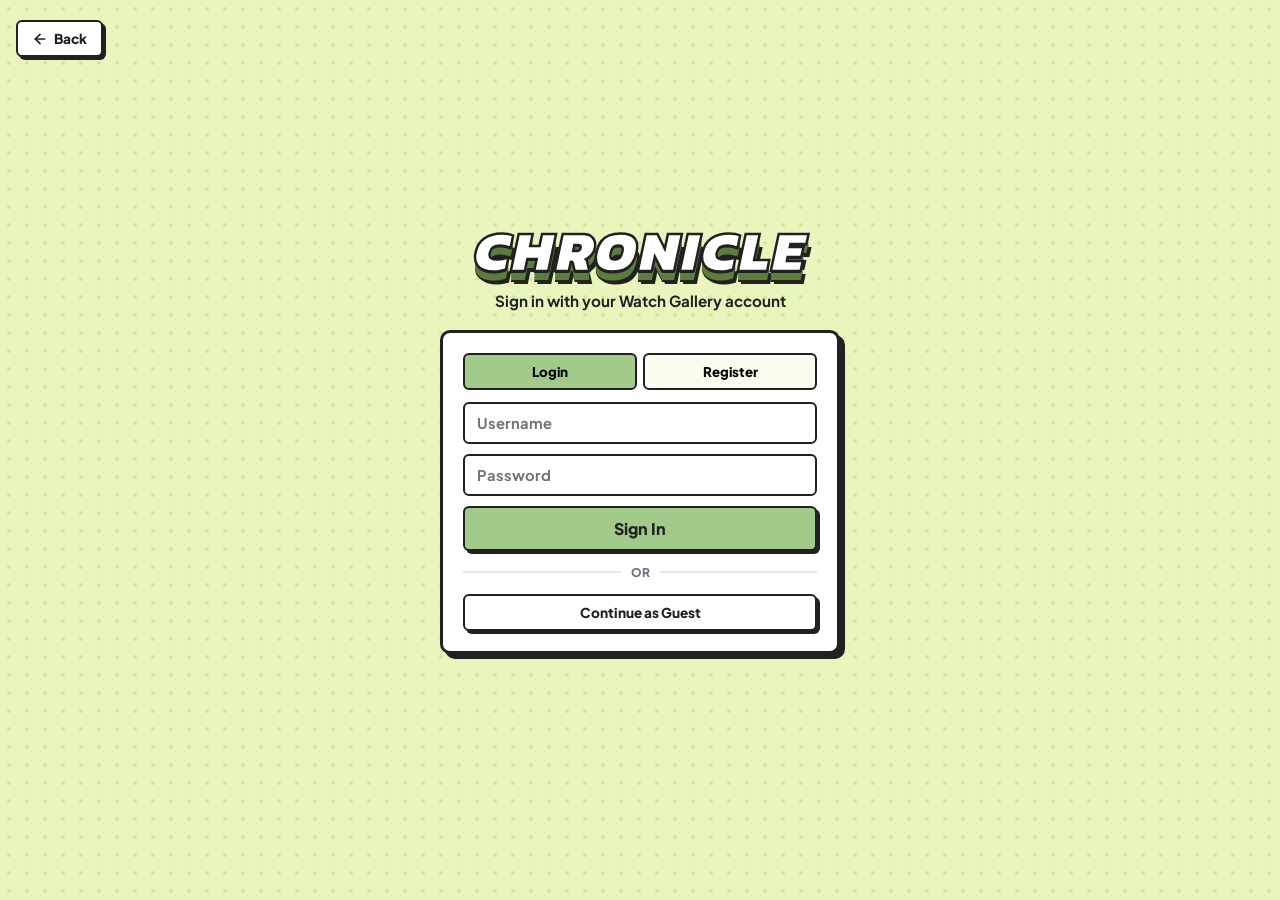
==== login.html @ 545e6128 "Integrate Chronicle with shared Watch API, login page, daily/classic modes, and leaderboard" ====
<!DOCTYPE html>
<html lang="en">
<head>
  <meta charset="UTF-8">
  <meta name="viewport" content="width=device-width, initial-scale=1.0">
  <title>Sign In — Chronicle</title>
  <link rel="preconnect" href="https://fonts.googleapis.com">
  <link rel="preconnect" href="https://fonts.gstatic.com" crossorigin>
  <link href="https://fonts.googleapis.com/css2?family=Kanit:ital,wght@1,900&family=Plus+Jakarta+Sans:ital,wght@0,600;0,700;0,800;1,800&display=swap" rel="stylesheet">
  <link rel="stylesheet" href="style.css">
</head>
<body>

  <!-- Top Back Button -->
  <div class="top-utility-bar left-aligned">
    <a href="index.html" class="pill-btn secondary nav-link-btn">
      <svg class="ui-icon" viewBox="0 0 24 24" fill="none" stroke="currentColor" stroke-width="2.6" stroke-linecap="round" stroke-linejoin="round"><path d="M19 12H5"/><path d="M12 19l-7-7 7-7"/></svg>
      <span>Back</span>
    </a>
  </div>

  <!-- Full Login View -->
  <main class="auth-page-view">
    <div class="auth-page-container">
      <h1 class="logo-title auth-logo">CHRONICLE</h1>
      <p class="sub-tagline auth-subtitle">Sign in with your Watch Gallery account</p>

      <div class="auth-card">
        <!-- Already Signed In State -->
        <div id="signedInState" style="display: none;">
          <div class="account-box">
            <div>
              <span class="spec-label">Signed in as</span>
              <h3 id="currentAccountName">username</h3>
            </div>
            <button type="button" class="danger-btn" id="signOutBtn">Sign Out</button>
          </div>
          <a href="index.html" class="modal-ack-btn full-width-link">Continue to Game</a>
        </div>

        <!-- Login / Register Form -->
        <div id="guestAuthState">
          <div class="auth-tabs">
            <button type="button" class="auth-tab active" data-tab="login">Login</button>
            <button type="button" class="auth-tab" data-tab="register">Register</button>
          </div>

          <form id="loginPageForm" class="auth-form">
            <input type="text" id="usernameInput" class="modal-input" placeholder="Username" required minlength="3" maxlength="50" autocomplete="username">
            <input type="password" id="passwordInput" class="modal-input" placeholder="Password" required minlength="4" maxlength="72" autocomplete="current-password">
            <button type="submit" class="modal-ack-btn" id="submitAuthBtn">Sign In</button>
          </form>

          <div class="auth-divider"><span>OR</span></div>

          <a href="index.html" class="pill-btn secondary full-width-link">Continue as Guest</a>
        </div>
      </div>
    </div>
  </main>

  <script>
    const API_BASE_URL = "https://watch-api-eight.vercel.app";
    const API_KEY = "chronicle-api-002";

    let authMode = "login";
    let currentUser = JSON.parse(localStorage.getItem("chronicle_user") || "null");

    const signedInState = document.getElementById("signedInState");
    const guestAuthState = document.getElementById("guestAuthState");
    const currentAccountName = document.getElementById("currentAccountName");
    const signOutBtn = document.getElementById("signOutBtn");
    const authTabs = document.querySelectorAll(".auth-tab");
    const loginPageForm = document.getElementById("loginPageForm");
    const submitAuthBtn = document.getElementById("submitAuthBtn");

    function showToast(text) {
      const existing = document.querySelector(".toast-msg");
      if (existing) existing.remove();
      const toast = document.createElement("div");
      toast.className = "toast-msg";
      toast.innerText = text;
      document.body.appendChild(toast);
      setTimeout(() => toast.remove(), 2200);
    }

    function renderAuthState() {
      if (currentUser) {
        signedInState.style.display = "flex";
        signedInState.style.flexDirection = "column";
        signedInState.style.gap = "12px";
        guestAuthState.style.display = "none";
        currentAccountName.innerText = `@${currentUser.username}`;
      } else {
        signedInState.style.display = "none";
        guestAuthState.style.display = "flex";
        guestAuthState.style.flexDirection = "column";
        guestAuthState.style.gap = "12px";
      }
    }

    authTabs.forEach((tab) => {
      tab.addEventListener("click", () => {
        authTabs.forEach((t) => t.classList.remove("active"));
        tab.classList.add("active");
        authMode = tab.dataset.tab;
        submitAuthBtn.innerText = authMode === "login" ? "Sign In" : "Create Account";
      });
    });

    loginPageForm.addEventListener("submit", async (e) => {
      e.preventDefault();
      const username = document.getElementById("usernameInput").value.trim();
      const password = document.getElementById("passwordInput").value;
      const endpoint = authMode === "login" ? "/api/v1/auth/login" : "/api/v1/auth/register";

      submitAuthBtn.disabled = true;
      try {
        const res = await fetch(`${API_BASE_URL}${endpoint}`, {
          method: "POST",
          headers: { "x-api-key": API_KEY, "Content-Type": "application/json" },
          body: JSON.stringify({ username, password })
        });
        const data = await res.json();
        if (!res.ok) {
          showToast(data.detail || "Authentication failed.");
          submitAuthBtn.disabled = false;
          return;
        }
        localStorage.setItem("chronicle_user", JSON.stringify(data.user));
        window.location.href = "index.html";
      } catch {
        showToast("Connection error.");
        submitAuthBtn.disabled = false;
      }
    });

    signOutBtn.addEventListener("click", () => {
      localStorage.removeItem("chronicle_user");
      currentUser = null;
      renderAuthState();
      showToast("Signed out.");
    });

    renderAuthState();
  </script>
</body>
</html>
---- style.css ----
* {
  box-sizing: border-box;
  margin: 0;
  padding: 0;
}

body {
  background-color: #E8F5BD;
  background-image: radial-gradient(#d6e6a1 1.6px, transparent 1.6px);
  background-size: 18px 18px;
  color: #212121;
  font-family: 'Plus Jakarta Sans', sans-serif;
  min-height: 100vh;
  display: flex;
  justify-content: center;
  align-items: flex-start;
  position: relative;
  padding: 24px 12px 40px;
}

/* Shared SVG Icon Sizing */
.ui-icon {
  width: 16px;
  height: 16px;
  flex-shrink: 0;
  display: block;
}

.nav-link-btn {
  text-decoration: none;
  display: inline-flex;
  align-items: center;
  justify-content: center;
  gap: 6px;
}

/* Landing top utility bar */
.top-utility-bar {
  position: absolute;
  top: 20px;
  right: 16px;
  display: flex;
  align-items: center;
  gap: 8px;
  z-index: 15;
}

.top-utility-bar.left-aligned {
  right: auto;
  left: 16px;
}

.pill-btn {
  background: #A2CB8B;
  color: #212121;
  border: 2.5px solid #212121;
  box-shadow: 3px 3px 0px #212121;
  border-radius: 6px;
  padding: 8px 14px;
  font-size: 0.85rem;
  font-weight: 800;
  font-family: inherit;
  cursor: pointer;
  display: inline-flex;
  align-items: center;
  justify-content: center;
  gap: 6px;
  transition: transform 0.08s ease, box-shadow 0.08s ease;
  user-select: none;
}

.pill-btn.secondary {
  background: #ffffff;
}

.pill-btn:active {
  transform: translate(2px, 2px);
  box-shadow: 1px 1px 0px #212121;
}

/* Help button */
.help-btn {
  width: 40px;
  height: 40px;
  border-radius: 50%;
  background: #C44545;
  color: #ffffff;
  border: 3px solid #212121;
  box-shadow: 3px 3px 0px #212121;
  font-size: 1.15rem;
  font-weight: 800;
  cursor: pointer;
  display: flex;
  align-items: center;
  justify-content: center;
  transition: transform 0.08s ease, box-shadow 0.08s ease;
  user-select: none;
}

.help-btn:hover {
  background: #b53838;
}

.help-btn:active {
  transform: translate(2px, 2px);
  box-shadow: 1px 1px 0px #212121;
}

/* Landing layout */
.landing-view {
  width: 100%;
  min-height: calc(100vh - 70px);
  display: flex;
  justify-content: center;
  align-items: center;
}

.landing-content {
  text-align: center;
  display: flex;
  flex-direction: column;
  align-items: center;
  width: 100%;
}

/* Logo */
.logo-title {
  font-family: 'Kanit', sans-serif;
  font-weight: 900;
  font-style: italic;
  font-size: clamp(2.6rem, 12vw, 5.6rem);
  letter-spacing: 2px;
  color: #ffffff;
  -webkit-text-stroke: 2.5px #212121;
  text-shadow: 
    0px 2px 0px #212121,
    0px 4px 0px #5B7E3C,
    0px 7px 0px #5B7E3C,
    0px 9px 0px #5B7E3C,
    0px 11px 0px #212121,
    3px 13px 0px #212121;
  margin-bottom: 16px;
  user-select: none;
  line-height: 0.95;
  word-break: break-word;
}

.tagline {
  font-size: clamp(1rem, 4vw, 1.4rem);
  font-weight: 800;
  font-style: italic;
  color: #212121;
  margin-bottom: 6px;
}

.sub-tagline {
  font-size: clamp(0.9rem, 3.5vw, 1.15rem);
  font-weight: 700;
  color: #212121;
  margin-bottom: 28px;
}

.landing-cta-group {
  display: flex;
  gap: 12px;
  flex-wrap: wrap;
  justify-content: center;
}

/* Play button */
.play-btn {
  background: #A2CB8B;
  color: #212121;
  border: 3.5px solid #212121;
  box-shadow: 4px 4px 0px #212121;
  border-radius: 8px;
  padding: 12px 38px;
  font-size: 1.25rem;
  font-weight: 800;
  font-family: inherit;
  cursor: pointer;
  transition: transform 0.08s ease, box-shadow 0.08s ease;
  user-select: none;
}

.play-btn.classic-cta {
  background: #ffffff;
}

.play-btn:hover {
  filter: brightness(0.96);
}

.play-btn:active {
  transform: translate(2px, 2px);
  box-shadow: 2px 2px 0px #212121;
}

/* Full Login Page (login.html) */
.auth-page-view {
  width: 100%;
  min-height: calc(100vh - 70px);
  display: flex;
  justify-content: center;
  align-items: center;
}

.auth-page-container {
  width: 100%;
  max-width: 400px;
  display: flex;
  flex-direction: column;
  align-items: center;
  text-align: center;
}

.logo-title.auth-logo {
  font-size: clamp(2.3rem, 9vw, 3.6rem);
  margin-bottom: 12px;
}

.sub-tagline.auth-subtitle {
  margin-bottom: 20px;
  font-size: 0.95rem;
}

.auth-card {
  width: 100%;
  background: #ffffff;
  border: 3.5px solid #212121;
  box-shadow: 5px 5px 0px #212121;
  border-radius: 10px;
  padding: 20px;
  text-align: left;
}

.auth-divider {
  display: flex;
  align-items: center;
  text-align: center;
  color: #6b7280;
  font-size: 0.75rem;
  font-weight: 800;
  margin: 2px 0;
}

.auth-divider::before,
.auth-divider::after {
  content: "";
  flex: 1;
  border-bottom: 2px solid #e5e7eb;
}

.auth-divider span {
  padding: 0 10px;
}

.full-width-link {
  width: 100%;
  text-decoration: none;
  text-align: center;
  display: block;
}

/* Modals */
.modal-overlay {
  position: fixed;
  inset: 0;
  background: rgba(33, 33, 33, 0.55);
  display: none;
  justify-content: center;
  align-items: center;
  padding: 16px;
  z-index: 60;
}

.modal-overlay.open {
  display: flex;
}

.modal-card {
  background: #ffffff;
  border: 3px solid #212121;
  box-shadow: 5px 5px 0px #212121;
  border-radius: 8px;
  padding: 20px;
  max-width: 400px;
  width: 100%;
  display: flex;
  flex-direction: column;
  gap: 14px;
  max-height: 90vh;
  overflow-y: auto;
}

.modal-card.wide-modal {
  max-width: 460px;
}

.modal-header {
  display: flex;
  justify-content: space-between;
  align-items: center;
}

.modal-title {
  font-size: 1.25rem;
  font-weight: 800;
}

.modal-close {
  background: transparent;
  border: none;
  font-size: 1.6rem;
  line-height: 1;
  font-weight: 800;
  color: #212121;
  cursor: pointer;
}

.modal-text {
  font-size: 0.88rem;
  font-weight: 600;
  line-height: 1.4;
  color: #212121;
  text-align: center;
}

/* Centered Compact How to Play Tabs & Fixed-Height Scrollable Pages */
.mode-toggle.help-tabs {
  width: fit-content;
  margin: 0 auto;
  display: flex;
  justify-content: center;
}

.help-tabs .mode-btn {
  padding: 0 14px;
}

.help-page {
  display: none;
  flex-direction: column;
  gap: 10px;
  height: 235px;
  overflow-y: auto;
  padding-right: 4px;
}

.help-page.active {
  display: flex;
}

.legend-box {
  background: #F9FDF0;
  border: 2px solid #212121;
  border-radius: 6px;
  padding: 10px 12px;
  display: flex;
  flex-direction: column;
  gap: 8px;
  font-size: 0.84rem;
}

.legend-row {
  display: flex;
  align-items: center;
  gap: 8px;
}

.rule-card {
  background: #F9FDF0;
  border: 2px solid #212121;
  border-radius: 6px;
  padding: 10px 12px;
  display: flex;
  flex-direction: column;
  gap: 3px;
  flex-shrink: 0;
}

.rule-card-head {
  display: flex;
  justify-content: space-between;
  align-items: center;
  font-size: 0.86rem;
  font-weight: 800;
  color: #212121;
}

.rule-tag {
  background: #A2CB8B;
  border: 1.5px solid #212121;
  border-radius: 4px;
  padding: 2px 7px;
  font-size: 0.72rem;
  font-weight: 800;
}

.rule-tag.accent {
  background: #5B7E3C;
  color: #ffffff;
}

.rule-card-desc {
  font-size: 0.8rem;
  font-weight: 600;
  color: #4b5563;
  line-height: 1.35;
}

.chip {
  width: 16px;
  height: 16px;
  border-radius: 3px;
  border: 2px solid #212121;
  flex-shrink: 0;
}

.chip-green { background-color: #5B7E3C; }
.chip-yellow { background-color: #f59e0b; }
.chip-grey { background-color: #9ca3af; }

.modal-ack-btn {
  background: #A2CB8B;
  color: #212121;
  border: 2.5px solid #212121;
  box-shadow: 3px 3px 0px #212121;
  border-radius: 6px;
  padding: 10px;
  font-size: 1rem;
  font-weight: 800;
  font-family: inherit;
  cursor: pointer;
}

.modal-ack-btn:active {
  transform: translate(2px, 2px);
  box-shadow: 1px 1px 0px #212121;
}

/* Account Form Elements */
.auth-form {
  display: flex;
  flex-direction: column;
  gap: 10px;
}

.auth-tabs {
  display: grid;
  grid-template-columns: 1fr 1fr;
  gap: 6px;
}

.auth-tab {
  background: #F9FDF0;
  border: 2px solid #212121;
  border-radius: 6px;
  padding: 8px;
  font-weight: 800;
  font-family: inherit;
  cursor: pointer;
}

.auth-tab.active {
  background: #A2CB8B;
}

.modal-input {
  background: #ffffff;
  border: 2.5px solid #212121;
  border-radius: 6px;
  padding: 10px 12px;
  font-size: 0.92rem;
  font-weight: 700;
  font-family: inherit;
  outline: none;
}

.account-box {
  background: #F9FDF0;
  border: 2px solid #212121;
  border-radius: 6px;
  padding: 12px;
  display: flex;
  justify-content: space-between;
  align-items: center;
}

.danger-btn {
  background: #C44545;
  color: #ffffff;
  border: 2px solid #212121;
  box-shadow: 2px 2px 0px #212121;
  border-radius: 6px;
  padding: 6px 12px;
  font-weight: 800;
  font-family: inherit;
  cursor: pointer;
}

/* Leaderboard & Statistics Lists */
.mode-toggle.full-width-toggle {
  width: 100%;
  display: grid;
  grid-template-columns: 1fr 1fr;
}

.stats-summary-grid {
  display: grid;
  grid-template-columns: repeat(4, 1fr);
  gap: 6px;
}

.stat-box {
  background: #F9FDF0;
  border: 2px solid #212121;
  border-radius: 6px;
  padding: 8px 4px;
  text-align: center;
  display: flex;
  flex-direction: column;
}

.stat-num {
  font-size: 1.05rem;
  font-weight: 800;
  color: #5B7E3C;
}

.leaderboard-list,
.history-list {
  display: flex;
  flex-direction: column;
  gap: 8px;
  max-height: 300px;
  overflow-y: auto;
}

.list-row-card {
  background: #F9FDF0;
  border: 2px solid #212121;
  border-radius: 6px;
  padding: 9px 12px;
  display: flex;
  justify-content: space-between;
  align-items: center;
  gap: 8px;
  font-size: 0.84rem;
}

/* Top 3 Leaderboard Podium */
.list-row-card.rank-1 {
  background: #F6D97A;
  box-shadow: 2.5px 2.5px 0px #212121;
}

.list-row-card.rank-2 {
  background: #E4EAE6;
  box-shadow: 2px 2px 0px #212121;
}

.list-row-card.rank-3 {
  background: #EBC39E;
  box-shadow: 2px 2px 0px #212121;
}

.rank-badge {
  display: inline-block;
  padding: 1px 6px;
  margin-right: 4px;
  border: 1.5px solid #212121;
  border-radius: 4px;
  font-size: 0.72rem;
  font-weight: 800;
  background: #ffffff;
  color: #212121;
}

.rank-1 .rank-badge { background: #E5B83B; }
.rank-2 .rank-badge { background: #C5D0C9; }
.rank-3 .rank-badge { background: #D49A6A; }

.list-row-main {
  display: flex;
  flex-direction: column;
  gap: 2px;
}

.list-row-title {
  font-weight: 800;
  color: #212121;
}

.list-row-sub {
  font-size: 0.74rem;
  font-weight: 700;
  color: #4b5563;
}

.badge-pill {
  padding: 4px 8px;
  border-radius: 5px;
  border: 1.5px solid #212121;
  font-size: 0.74rem;
  font-weight: 800;
  white-space: nowrap;
}

.badge-pill.won {
  background: #5B7E3C;
  color: #ffffff;
}

.badge-pill.lost {
  background: #C44545;
  color: #ffffff;
}

.empty-state-text {
  text-align: center;
  font-size: 0.85rem;
  font-weight: 700;
  color: #6b7280;
  padding: 16px 8px;
}

/* Silhouette modal */
.silhouette-card {
  max-width: 320px;
  align-items: center;
}

.silhouette-header {
  justify-content: center;
  width: 100%;
}

.silhouette-display {
  width: 100%;
  height: 200px;
  background: #F9FDF0;
  border: 2.5px solid #212121;
  border-radius: 6px;
  display: flex;
  align-items: center;
  justify-content: center;
  padding: 10px;
}

.silhouette-img {
  max-width: 100%;
  max-height: 180px;
  object-fit: contain;
  filter: brightness(0) contrast(200%);
  user-select: none;
}

/* End Game Card (Fixed Height & Scrollable Reveal Body) */
.result-card {
  max-width: 360px;
  height: 440px;
  max-height: 85vh;
  text-align: center;
  overflow: hidden;
  display: flex;
  flex-direction: column;
}

.result-header {
  justify-content: center;
  flex-shrink: 0;
}

.result-card .modal-text {
  flex-shrink: 0;
}

.earned-pts-badge {
  align-self: center;
  flex-shrink: 0;
  background: #5B7E3C;
  color: #ffffff;
  border: 2px solid #212121;
  box-shadow: 2px 2px 0px #212121;
  border-radius: 6px;
  padding: 4px 12px;
  font-size: 0.88rem;
  font-weight: 800;
}

.reveal-card {
  background: #F9FDF0;
  border: 2.5px solid #212121;
  border-radius: 8px;
  flex: 1;
  min-height: 0;
  overflow-y: auto;
  display: flex;
  flex-direction: column;
}

.reveal-image-wrapper {
  width: 100%;
  height: 150px;
  flex-shrink: 0;
  background: #ffffff;
  border-bottom: 2px solid #212121;
  display: flex;
  align-items: center;
  justify-content: center;
  padding: 8px;
}

.reveal-watch-img {
  max-width: 100%;
  max-height: 100%;
  object-fit: contain;
}

.reveal-info {
  padding: 12px;
  display: flex;
  flex-direction: column;
  gap: 4px;
}

.reveal-brand {
  font-size: 0.75rem;
  font-weight: 800;
  color: #5B7E3C;
  letter-spacing: 1px;
  text-transform: uppercase;
}

.reveal-model {
  font-size: 1.1rem;
  font-weight: 800;
  color: #212121;
}

.reveal-nickname {
  font-size: 0.85rem;
  font-weight: 700;
  font-style: italic;
  color: #6b7280;
  margin-bottom: 6px;
}

.reveal-specs-grid {
  display: grid;
  grid-template-columns: repeat(2, 1fr);
  gap: 6px;
  border-top: 1.5px solid #e5e7eb;
  padding-top: 8px;
}

.spec-item {
  display: flex;
  flex-direction: column;
  text-align: left;
  background: #ffffff;
  border: 1.5px solid #212121;
  border-radius: 4px;
  padding: 4px 6px;
}

.spec-label {
  font-size: 0.65rem;
  font-weight: 700;
  color: #6b7280;
  text-transform: uppercase;
}

.spec-val {
  font-size: 0.8rem;
  font-weight: 800;
  color: #212121;
}

.play-again-btn {
  background: #A2CB8B;
  color: #212121;
  border: 2.5px solid #212121;
  box-shadow: 3px 3px 0px #212121;
  border-radius: 6px;
  padding: 10px;
  font-size: 1.1rem;
  font-weight: 800;
  font-family: inherit;
  cursor: pointer;
  flex-shrink: 0;
}

.play-again-btn:active {
  transform: translate(2px, 2px);
  box-shadow: 1px 1px 0px #212121;
}

/* Toast message */
.toast-msg {
  position: fixed;
  bottom: 20px;
  left: 50%;
  transform: translateX(-50%);
  background: #212121;
  color: #ffffff;
  font-size: 0.85rem;
  font-weight: 700;
  padding: 8px 16px;
  border-radius: 6px;
  box-shadow: 3px 3px 0px rgba(0, 0, 0, 0.2);
  z-index: 100;
  white-space: nowrap;
  animation: fadeInOut 2.2s forwards;
}

@keyframes fadeInOut {
  0% { opacity: 0; transform: translate(-50%, 10px); }
  15% { opacity: 1; transform: translate(-50%, 0); }
  85% { opacity: 1; transform: translate(-50%, 0); }
  100% { opacity: 0; transform: translate(-50%, -10px); }
}

/* Game view */
.game-view {
  width: 100%;
  max-width: 900px;
  display: flex;
  flex-direction: column;
  align-items: center;
  gap: 16px;
}

.game-header {
  width: 100%;
  display: flex;
  align-items: center;
  justify-content: space-between;
  padding-bottom: 12px;
  border-bottom: 3px solid #212121;
  gap: 8px;
}

.header-left {
  display: flex;
  align-items: center;
  gap: 10px;
}

.nav-logo-btn {
  background: transparent;
  border: none;
  cursor: pointer;
  padding: 0;
  display: flex;
  align-items: center;
}

.logo-mini {
  font-family: 'Kanit', sans-serif;
  font-weight: 900;
  font-style: italic;
  font-size: 1.95rem;
  letter-spacing: 1px;
  color: #ffffff;
  -webkit-text-stroke: 1.5px #212121;
  text-shadow: 
    0px 1px 0px #212121,
    0px 3px 0px #5B7E3C,
    0px 4px 0px #212121;
  user-select: none;
  line-height: 1;
}

.header-right {
  display: flex;
  align-items: center;
  gap: 8px;
}

/* Taller, uniform 38px header controls */
.mode-toggle {
  display: flex;
  align-items: center;
  height: 38px;
  background: #ffffff;
  border: 2.5px solid #212121;
  box-shadow: 2.5px 2.5px 0px #212121;
  border-radius: 6px;
  padding: 2.5px;
  gap: 2px;
}

.mode-btn {
  border: none;
  background: transparent;
  height: 100%;
  padding: 0 11px;
  font-size: 0.82rem;
  font-weight: 800;
  color: #212121;
  cursor: pointer;
  border-radius: 4px;
  font-family: inherit;
  display: inline-flex;
  align-items: center;
  justify-content: center;
}

.mode-btn.active {
  background: #A2CB8B;
  border: 1.5px solid #212121;
}

.icon-nav-btn {
  height: 38px;
  background: #ffffff;
  color: #212121;
  border: 2.5px solid #212121;
  box-shadow: 2.5px 2.5px 0px #212121;
  border-radius: 6px;
  padding: 0 12px;
  font-size: 0.82rem;
  font-weight: 800;
  font-family: inherit;
  cursor: pointer;
  display: inline-flex;
  align-items: center;
  gap: 6px;
}

.icon-nav-btn.auth-chip.signed-in {
  background: #A2CB8B;
}

.help-btn.in-game-help {
  width: 38px;
  height: 38px;
  font-size: 1.1rem;
  box-shadow: 2.5px 2.5px 0px #212121;
}

/* Full-Width Aligned Search Row */
.game-search-area {
  width: 100%;
  display: flex;
  align-items: center;
  gap: 8px;
}

/* Daily vs Classic toggle (flush 44px with search bar) */
.game-type-toggle {
  display: flex;
  align-items: center;
  height: 44px;
  background: #ffffff;
  border: 2.5px solid #212121;
  box-shadow: 3px 3px 0px #212121;
  border-radius: 6px;
  padding: 3px;
  gap: 3px;
  flex-shrink: 0;
}

.type-btn {
  border: none;
  background: transparent;
  height: 100%;
  padding: 0 18px;
  font-size: 0.9rem;
  font-weight: 800;
  color: #212121;
  cursor: pointer;
  border-radius: 4px;
  font-family: inherit;
}

.type-btn.active {
  background: #5B7E3C;
  color: #ffffff;
}

.search-input-wrapper {
  position: relative;
  flex: 1;
  min-width: 0;
}

.game-search-input {
  width: 100%;
  height: 44px;
  background: #ffffff;
  border: 2.5px solid #212121;
  box-shadow: 3px 3px 0px #212121;
  border-radius: 6px;
  padding: 0 14px;
  font-size: 0.95rem;
  font-weight: 700;
  font-family: inherit;
  color: #212121;
  outline: none;
}

.autocomplete-dropdown {
  position: absolute;
  top: calc(100% + 5px);
  left: 0;
  width: 100%;
  background: #ffffff;
  border: 2.5px solid #212121;
  box-shadow: 3px 3px 0px #212121;
  border-radius: 6px;
  max-height: 200px;
  overflow-y: auto;
  z-index: 40;
}

.autocomplete-item {
  padding: 8px 12px;
  cursor: pointer;
  border-bottom: 1.5px solid #e5e7eb;
  display: flex;
  justify-content: space-between;
  align-items: center;
  font-size: 0.88rem;
  font-weight: 700;
  color: #212121;
  gap: 6px;
}

.autocomplete-item:last-child {
  border-bottom: none;
}

.autocomplete-item.selected,
.autocomplete-item:hover {
  background: #E8F5BD;
}

.autocomplete-item .item-sub {
  font-size: 0.75rem;
  font-weight: 600;
  color: #6b7280;
  white-space: nowrap;
}

.silhouette-btn {
  background: #ffffff;
  color: #212121;
  border: 2.5px solid #212121;
  box-shadow: 3px 3px 0px #212121;
  border-radius: 6px;
  padding: 0 18px;
  height: 44px;
  font-size: 0.9rem;
  font-weight: 800;
  font-family: inherit;
  cursor: pointer;
  white-space: nowrap;
  flex-shrink: 0;
  user-select: none;
}

.silhouette-btn:hover {
  background: #f4f4f4;
}

.silhouette-btn:active {
  transform: translate(2px, 2px);
  box-shadow: 1px 1px 0px #212121;
}

.silhouette-btn.locked {
  background: #e2e8f0;
  color: #64748b;
  cursor: not-allowed;
}

.silhouette-btn.hidden {
  display: none;
}

.guess-submit-btn {
  background: #A2CB8B;
  color: #212121;
  border: 2.5px solid #212121;
  box-shadow: 3px 3px 0px #212121;
  border-radius: 6px;
  padding: 0 24px;
  height: 44px;
  font-size: 0.95rem;
  font-weight: 800;
  font-family: inherit;
  cursor: pointer;
  white-space: nowrap;
  flex-shrink: 0;
}

.guess-submit-btn:active {
  transform: translate(2px, 2px);
  box-shadow: 1px 1px 0px #212121;
}

/* 7-Attribute Grid */
.game-grid-container {
  width: 100%;
  display: flex;
  flex-direction: column;
  gap: 6px;
}

.grid-headers {
  display: grid;
  grid-template-columns: repeat(7, 1fr);
  gap: 4px;
  width: 100%;
}

.col-header {
  text-align: center;
  font-size: 0.72rem;
  font-weight: 800;
  color: #212121;
  text-transform: uppercase;
  overflow: hidden;
  text-overflow: ellipsis;
  white-space: nowrap;
}

.grid-rows {
  display: flex;
  flex-direction: column;
  gap: 6px;
  width: 100%;
}

.guess-row {
  display: grid;
  grid-template-columns: repeat(7, 1fr);
  gap: 4px;
  width: 100%;
  min-height: 50px;
}

.guess-row.empty-row {
  background: rgba(255, 255, 255, 0.35);
  border: 2px dashed #5B7E3C;
  border-radius: 6px;
  display: flex;
  align-items: center;
  justify-content: center;
  font-weight: 800;
  color: #5B7E3C;
  font-size: 0.9rem;
}

/* Guess Tiles */
.guess-tile {
  background: #ffffff;
  border: 2px solid #212121;
  box-shadow: 1.5px 1.5px 0px #212121;
  border-radius: 5px;
  display: flex;
  flex-direction: column;
  align-items: center;
  justify-content: center;
  padding: 4px 2px;
  text-align: center;
  font-size: 0.72rem;
  font-weight: 800;
  color: #212121;
  overflow: hidden;
  word-break: break-word;
  animation: flipTile 0.4s ease forwards;
}

@keyframes flipTile {
  0% { transform: rotateX(-90deg); opacity: 0; }
  100% { transform: rotateX(0deg); opacity: 1; }
}

.guess-tile.match-green {
  background-color: #5B7E3C;
  color: #ffffff;
}

.guess-tile.match-yellow {
  background-color: #f59e0b;
  color: #ffffff;
}

.guess-tile.match-grey {
  background-color: #9ca3af;
  color: #ffffff;
}

.tile-arrow {
  font-size: 0.8rem;
  line-height: 1;
  margin-top: 1px;
}

/* Mobile Adjustments */
@media (max-width: 720px) {
  .icon-nav-btn .btn-label {
    display: none;
  }

  .icon-nav-btn {
    padding: 0 9px;
  }
}

@media (max-width: 650px) {
  body {
    padding: 12px 8px 30px;
  }

  .top-utility-bar {
    top: 10px;
    right: 10px;
    gap: 5px;
  }

  .top-utility-bar.left-aligned {
    left: 10px;
  }

  .pill-btn {
    padding: 6px 10px;
    font-size: 0.75rem;
  }

  .help-btn {
    width: 34px;
    height: 34px;
    font-size: 1rem;
  }

  .game-header {
    padding-bottom: 8px;
    flex-wrap: wrap;
  }

  .logo-mini {
    font-size: 1.45rem;
  }

  .mode-toggle,
  .icon-nav-btn,
  .help-btn.in-game-help {
    height: 34px;
  }

  .mode-btn { 
    padding: 0 7px; 
    font-size: 0.7rem; 
  }

  .game-search-area {
    flex-wrap: wrap;
    gap: 6px;
  }

  .game-type-toggle {
    width: 100%;
    height: 40px;
  }

  .type-btn {
    flex: 1;
    font-size: 0.8rem;
  }

  .search-input-wrapper {
    flex: 1 1 100%;
  }

  .game-search-input {
    height: 40px;
  }

  .silhouette-btn,
  .guess-submit-btn {
    flex: 1;
    height: 40px;
  }

  .col-header {
    font-size: 0.58rem;
    letter-spacing: -0.2px;
  }

  .guess-row {
    min-height: 44px;
    gap: 3px;
  }

  .guess-tile {
    font-size: 0.62rem;
    padding: 2px 1px;
  }

  .empty-row {
    min-height: 44px;
  }
}
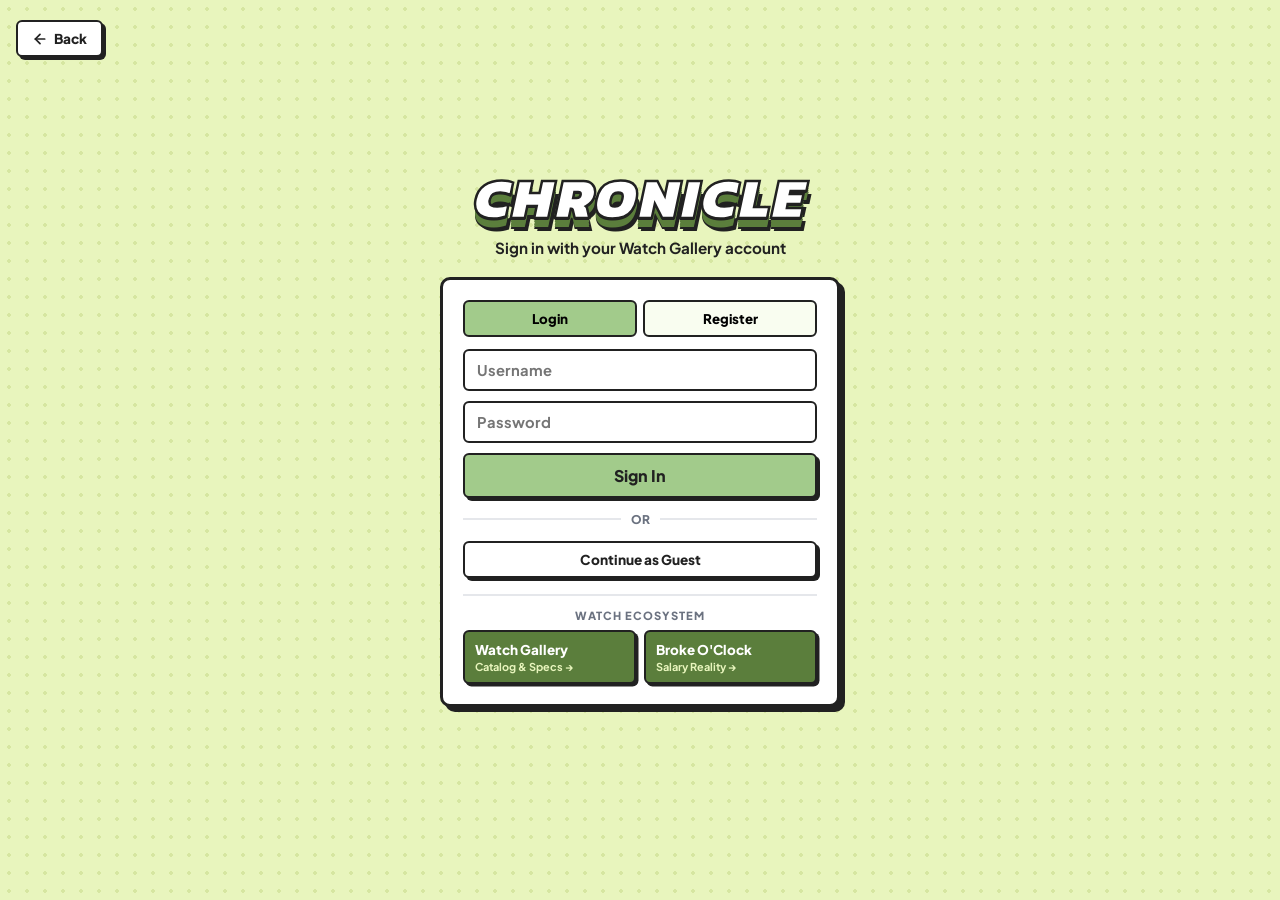
==== commit c835f372: "Add ecosystem switcher to Chronicle login" ====
--- a/login.html
+++ b/login.html
@@ -36,6 +36,21 @@
             <button type="button" class="danger-btn" id="signOutBtn">Sign Out</button>
           </div>
           <a href="index.html" class="modal-ack-btn full-width-link">Continue to Game</a>
+
+          <!-- Ecosystem Switcher -->
+          <div class="ecosystem-box">
+            <span class="ecosystem-label">WATCH ECOSYSTEM</span>
+            <div class="ecosystem-grid">
+              <a href="https://watch-gallery-ph.vercel.app" target="_blank" rel="noopener noreferrer" class="ecosystem-link">
+                <span class="ecosystem-name">Watch Gallery</span>
+                <span class="ecosystem-desc">Catalog &amp; Specs &rarr;</span>
+              </a>
+              <a href="https://broke-oclock.vercel.app" target="_blank" rel="noopener noreferrer" class="ecosystem-link">
+                <span class="ecosystem-name">Broke O'Clock</span>
+                <span class="ecosystem-desc">Salary Reality &rarr;</span>
+              </a>
+            </div>
+          </div>
         </div>
 
         <!-- Login / Register Form -->
@@ -46,7 +61,7 @@
           </div>
 
           <form id="loginPageForm" class="auth-form">
-            <input type="text" id="usernameInput" class="modal-input" placeholder="Username" required minlength="3" maxlength="50" autocomplete="username">
+            <input type="text" id="usernameInput" class="modal-input" placeholder="Username" required minlength="3" maxlength="20" autocomplete="username">
             <input type="password" id="passwordInput" class="modal-input" placeholder="Password" required minlength="4" maxlength="72" autocomplete="current-password">
             <button type="submit" class="modal-ack-btn" id="submitAuthBtn">Sign In</button>
           </form>
@@ -54,6 +69,21 @@
           <div class="auth-divider"><span>OR</span></div>
 
           <a href="index.html" class="pill-btn secondary full-width-link">Continue as Guest</a>
+
+          <!-- Ecosystem Switcher -->
+          <div class="ecosystem-box">
+            <span class="ecosystem-label">WATCH ECOSYSTEM</span>
+            <div class="ecosystem-grid">
+              <a href="https://watch-gallery-ph.vercel.app" target="_blank" rel="noopener noreferrer" class="ecosystem-link">
+                <span class="ecosystem-name">Watch Gallery</span>
+                <span class="ecosystem-desc">Catalog &amp; Specs &rarr;</span>
+              </a>
+              <a href="https://broke-oclock.vercel.app" target="_blank" rel="noopener noreferrer" class="ecosystem-link">
+                <span class="ecosystem-name">Broke O'Clock</span>
+                <span class="ecosystem-desc">Salary Reality &rarr;</span>
+              </a>
+            </div>
+          </div>
         </div>
       </div>
     </div>
@@ -62,6 +92,9 @@
   <script>
     const API_BASE_URL = "https://watch-api-eight.vercel.app";
     const API_KEY = "chronicle-api-002";
+
+    const USERNAME_REGEX = /^[a-zA-Z0-9_]{3,20}$/;
+    const PASSWORD_REGEX = /^(?=.*[A-Za-z])(?=.*\d).{8,}$/;
 
     let authMode = "login";
     let currentUser = JSON.parse(localStorage.getItem("chronicle_user") || "null");
@@ -72,6 +105,7 @@
     const signOutBtn = document.getElementById("signOutBtn");
     const authTabs = document.querySelectorAll(".auth-tab");
     const loginPageForm = document.getElementById("loginPageForm");
+    const passwordInput = document.getElementById("passwordInput");
     const submitAuthBtn = document.getElementById("submitAuthBtn");
 
     function showToast(text) {
@@ -81,7 +115,21 @@
       toast.className = "toast-msg";
       toast.innerText = text;
       document.body.appendChild(toast);
-      setTimeout(() => toast.remove(), 2200);
+      setTimeout(() => toast.remove(), 2500);
+    }
+
+    function parseApiError(data, status) {
+      if (status === 429) {
+        return "Too many attempts. Please wait a minute and try again.";
+      }
+      if (data && Array.isArray(data.detail) && data.detail.length > 0) {
+        const msg = data.detail[0].msg || "Invalid input.";
+        return msg.replace(/^Value error,\s*/i, "");
+      }
+      if (data && typeof data.detail === "string") {
+        return data.detail;
+      }
+      return "Authentication failed.";
     }
 
     function renderAuthState() {
@@ -104,6 +152,7 @@
         authTabs.forEach((t) => t.classList.remove("active"));
         tab.classList.add("active");
         authMode = tab.dataset.tab;
+        passwordInput.autocomplete = authMode === "login" ? "current-password" : "new-password";
         submitAuthBtn.innerText = authMode === "login" ? "Sign In" : "Create Account";
       });
     });
@@ -111,7 +160,18 @@
     loginPageForm.addEventListener("submit", async (e) => {
       e.preventDefault();
       const username = document.getElementById("usernameInput").value.trim();
-      const password = document.getElementById("passwordInput").value;
+      const password = passwordInput.value;
+
+      if (!USERNAME_REGEX.test(username)) {
+        showToast("Username must be 3-20 chars (letters, numbers, underscores).");
+        return;
+      }
+
+      if (authMode === "register" && !PASSWORD_REGEX.test(password)) {
+        showToast("Password must be 8+ chars with at least 1 letter and 1 number.");
+        return;
+      }
+
       const endpoint = authMode === "login" ? "/api/v1/auth/login" : "/api/v1/auth/register";
 
       submitAuthBtn.disabled = true;
@@ -123,7 +183,7 @@
         });
         const data = await res.json();
         if (!res.ok) {
-          showToast(data.detail || "Authentication failed.");
+          showToast(parseApiError(data, res.status));
           submitAuthBtn.disabled = false;
           return;
         }
@@ -145,4 +205,4 @@
     renderAuthState();
   </script>
 </body>
-</html>+</html> 
--- a/style.css
+++ b/style.css
@@ -262,6 +262,65 @@
   display: block;
 }
 
+/* Ecosystem switcher */
+.ecosystem-box {
+  margin-top: 4px;
+  padding-top: 12px;
+  border-top: 2px solid #e5e7eb;
+  display: flex;
+  flex-direction: column;
+  gap: 8px;
+}
+
+.ecosystem-label {
+  font-size: 0.7rem;
+  font-weight: 800;
+  letter-spacing: 1px;
+  color: #6b7280;
+  text-align: center;
+}
+
+.ecosystem-grid {
+  display: grid;
+  grid-template-columns: 1fr 1fr;
+  gap: 8px;
+}
+
+.ecosystem-link {
+  background: #5B7E3C;
+  color: #ffffff;
+  border: 2.5px solid #212121;
+  box-shadow: 2.5px 2.5px 0px #212121;
+  border-radius: 6px;
+  padding: 9px 10px;
+  text-decoration: none;
+  display: flex;
+  flex-direction: column;
+  gap: 2px;
+  transition: transform 0.08s ease, box-shadow 0.08s ease, background-color 0.15s ease;
+}
+
+.ecosystem-link:hover {
+  background: #4e6e32;
+}
+
+.ecosystem-link:active {
+  transform: translate(2px, 2px);
+  box-shadow: 1px 1px 0px #212121;
+}
+
+.ecosystem-name {
+  font-size: 0.84rem;
+  font-weight: 800;
+  color: #ffffff;
+}
+
+.ecosystem-desc {
+  font-size: 0.68rem;
+  font-weight: 700;
+  color: #E8F5BD;
+}
+
 /* Modals */
 .modal-overlay {
   position: fixed;
